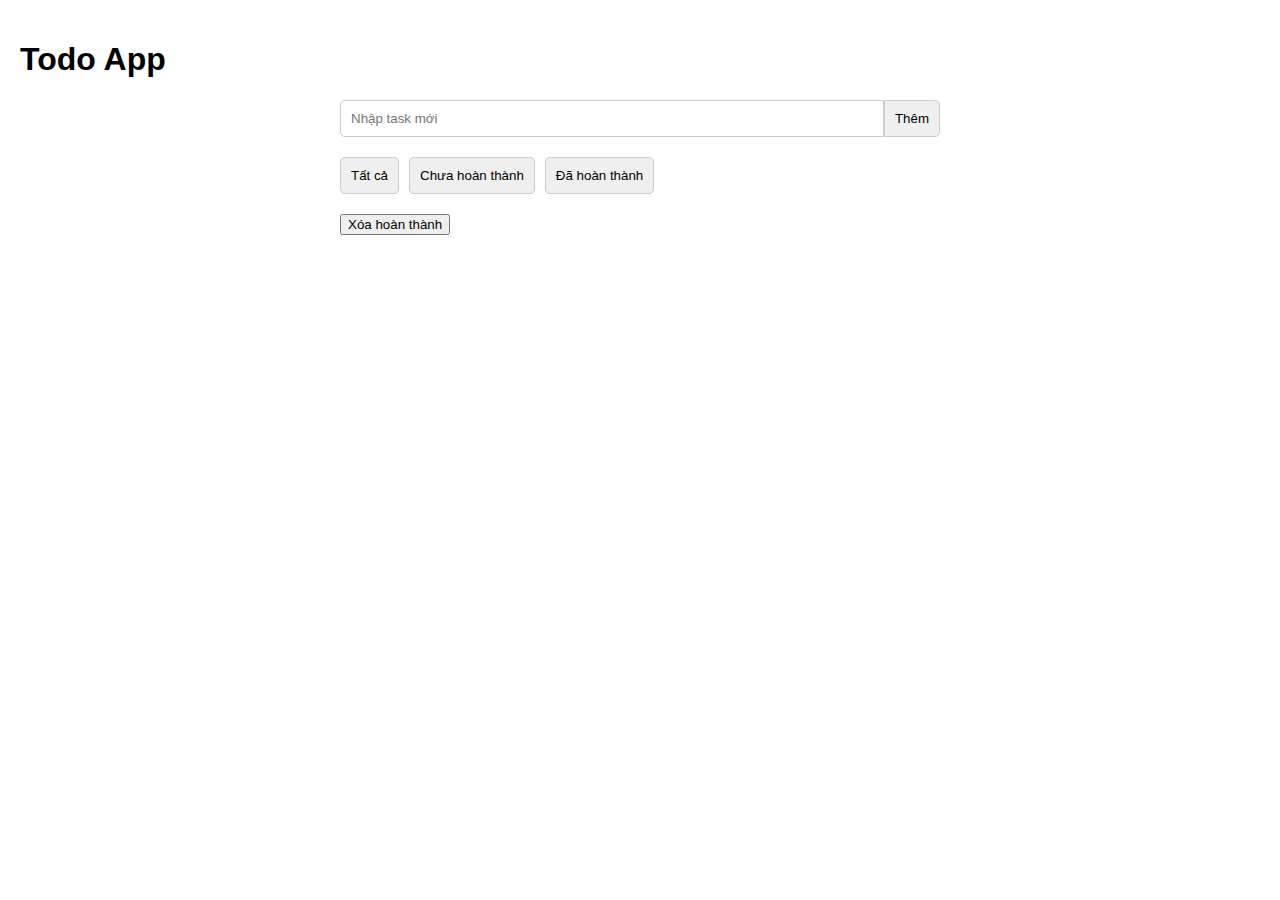
==== todoapp/index.html @ a4eebedc "Final" ====
<!DOCTYPE html>
<html lang="vi">
<head>
  <meta charset="UTF-8">
  <meta name="viewport" content="width=device-width, initial-scale=1.0">
  <title>Todo App</title>
  <link rel="stylesheet" href="index.css">
</head>
<body>
  <h1>Todo App</h1>

  <div class="todo-container">
    <form class="todo-form">
      <input type="text" class="todo-input" placeholder="Nhập task mới" id="list">
      <button  class="todo-add-button" onclick="listTodo(event)">Thêm</button>
    </form>

    <div class="todo-filter">
      <button class="filter-button" id="one" data-filter="all">Tất cả</button>
      <button class="filter-button" id="two" data-filter="active">Chưa hoàn thành</button>
      <button class="filter-button" id ="three" data-filter="completed">Đã hoàn thành</button>
    </div>

    <ul class="todo-list" id="dsvl"></ul>

    <button class="clear-completed-button">Xóa hoàn thành</button>
  </div>

  <script src="index.js"></script>
</body>
</html>
---- todoapp/index.css ----
body {
    font-family: Arial, sans-serif;
    margin: 0;
    padding: 20px;
  }
  
  .todo-container {
    max-width: 600px;
    margin: 0 auto;
  }
  
  .todo-form {
    display: flex;
    margin-bottom: 20px;
  }
  
  .todo-input {
    flex-grow: 1;
    padding: 10px;
    border: 1px solid #ccc;
    border-radius: 5px 0 0 5px;
  }
  
  .todo-add-button {
    padding: 10px;
    border: 1px solid #ccc;
    border-radius: 0 5px 5px 0;
    cursor: pointer;
  }
  #one:focus, #two:focus, #three:focus{
background-color: rgb(132, 129, 129);
  }
 
  .todo-filter {
    display: flex;
    margin-bottom: 20px;
  }
  
  .filter-button {
    padding: 10px;
    border: 1px solid #ccc;
    border-radius: 5px;
    cursor: pointer;
    margin-right: 10px;
  }
  
  .todo-list {
    list-style: none;
    padding: 0;
  }
  
  .todo-item {
    display: flex;
    align-items: center;
    padding: 10px;
    border-bottom: 1px solid #ccc;
  }
  
  .todo-checkbox {
    width: 20px;
    height: 20px;
    margin-right: 10px;
    cursor: pointer;
  }
  
  .todo-text {
    flex-grow: 1;
    font-size: 16px;
  }
  .completed {
    text-decoration: line-through;
    color: gray;
  }
  .todo-delete-button {
    border: none;
    background-color: transparent;
    cursor: pointer;
    margin-left: auto;
  }
  
  .todo-delete-button:hover {
    color: red;
  }
  
  .completed {
    text-decoration: line-through;
    color: #999;
  }
  /* CSS cho mục danh sách */
#dsvl li {
  list-style-type: none; /* Loại bỏ dấu chấm mặc định */
  padding: 10px;
  border-bottom: 1px solid #ccc; /* Đường viền phân cách giữa các mục */
  cursor: pointer; /* Thay đổi con trỏ thành dấu chỉ vào khi di chuột qua */
  display: flex; /* Hiển thị các phần tử bên trong theo chiều ngang */
  justify-content: space-between; /* Căn chỉnh các phần tử bên trong theo khoảng cách giữa chúng */
  align-items: center; /* Căn chỉnh các phần tử bên trong theo trục dọc */
}

/* CSS cho mục đã hoàn thành */
#dsvl li.completed {
  text-decoration: line-through; /* Gạch ngang chữ khi đã hoàn thành */
  color: #999; /* Tùy chọn: Thay đổi màu của các mục đã hoàn thành */
}

/* Hiệu ứng khi di chuột qua mục */
#dsvl li:hover {
  background-color: #f0f0f0; /* Tùy chọn: Thay đổi màu nền khi di chuột qua */
}

/* CSS cho nút xóa */
.delete-button {
  background: #f0f0f0;
  border: 1px solid #999;
  border-radius: 5px;
  padding: 5px 10px;
  cursor: pointer;
}

/* Hiệu ứng khi di chuột qua nút xóa */
.delete-button:hover {
  background: #e0e0e0;
}
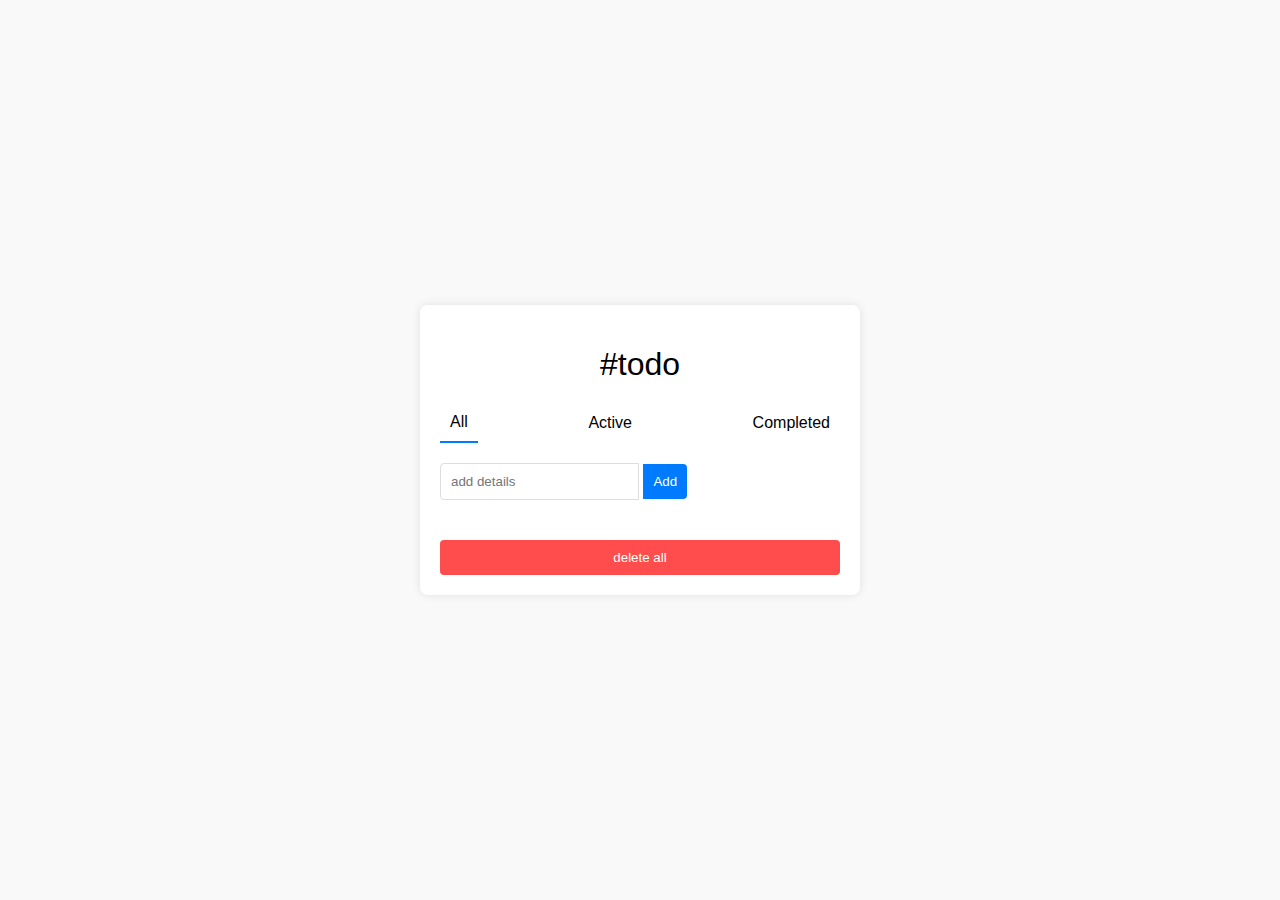
==== commit 5fefe385: "FInal" ====
--- a/todoapp/index.html
+++ b/todoapp/index.html
@@ -1,31 +1,30 @@
 <!DOCTYPE html>
-<html lang="vi">
+<html lang="en">
 <head>
-  <meta charset="UTF-8">
-  <meta name="viewport" content="width=device-width, initial-scale=1.0">
-  <title>Todo App</title>
-  <link rel="stylesheet" href="index.css">
+    <meta charset="UTF-8">
+    <meta name="viewport" content="width=device-width, initial-scale=1.0">
+    <title>Todo App</title>
+    <link rel="stylesheet" href="index.css">
 </head>
 <body>
-  <h1>Todo App</h1>
-
-  <div class="todo-container">
-    <form class="todo-form">
-      <input type="text" class="todo-input" placeholder="Nhập task mới" id="list">
-      <button  class="todo-add-button" onclick="listTodo(event)">Thêm</button>
-    </form>
-
-    <div class="todo-filter">
-      <button class="filter-button" id="one" data-filter="all">Tất cả</button>
-      <button class="filter-button" id="two" data-filter="active">Chưa hoàn thành</button>
-      <button class="filter-button" id ="three" data-filter="completed">Đã hoàn thành</button>
+    <div class="container">
+        <h1>#todo</h1>
+        <div class="tabs">
+            <button class="tab active" onclick="filterTasks('all')">All</button>
+            <button class="tab" onclick="filterTasks('active')">Active</button>
+            <button class="tab" onclick="filterTasks('completed')">Completed</button>
+        </div>
+        <div class="input-container">
+            <form onsubmit="listTodo(event)">
+                <input type="text" id="list" placeholder="add details">
+                <button type="submit" class="add-btn">Add</button>
+            </form>
+        </div>
+        <ul id="dsvl" class="todo-list">
+           
+        </ul>
+        <button class="clear-completed-button">delete all</button>
     </div>
-
-    <ul class="todo-list" id="dsvl"></ul>
-
-    <button class="clear-completed-button">Xóa hoàn thành</button>
-  </div>
-
-  <script src="index.js"></script>
+    <script src="index.js"></script>
 </body>
 </html>
--- a/todoapp/index.css
+++ b/todoapp/index.css
@@ -1,123 +1,117 @@
 body {
-    font-family: Arial, sans-serif;
-    margin: 0;
-    padding: 20px;
-  }
-  
-  .todo-container {
-    max-width: 600px;
-    margin: 0 auto;
-  }
-  
-  .todo-form {
-    display: flex;
-    margin-bottom: 20px;
-  }
-  
-  .todo-input {
-    flex-grow: 1;
-    padding: 10px;
-    border: 1px solid #ccc;
-    border-radius: 5px 0 0 5px;
-  }
-  
-  .todo-add-button {
-    padding: 10px;
-    border: 1px solid #ccc;
-    border-radius: 0 5px 5px 0;
-    cursor: pointer;
-  }
-  #one:focus, #two:focus, #three:focus{
-background-color: rgb(132, 129, 129);
-  }
- 
-  .todo-filter {
-    display: flex;
-    margin-bottom: 20px;
-  }
-  
-  .filter-button {
-    padding: 10px;
-    border: 1px solid #ccc;
-    border-radius: 5px;
-    cursor: pointer;
-    margin-right: 10px;
-  }
-  
-  .todo-list {
-    list-style: none;
-    padding: 0;
-  }
-  
-  .todo-item {
-    display: flex;
-    align-items: center;
-    padding: 10px;
-    border-bottom: 1px solid #ccc;
-  }
-  
-  .todo-checkbox {
-    width: 20px;
-    height: 20px;
-    margin-right: 10px;
-    cursor: pointer;
-  }
-  
-  .todo-text {
-    flex-grow: 1;
-    font-size: 16px;
-  }
-  .completed {
-    text-decoration: line-through;
-    color: gray;
-  }
-  .todo-delete-button {
-    border: none;
-    background-color: transparent;
-    cursor: pointer;
-    margin-left: auto;
-  }
-  
-  .todo-delete-button:hover {
-    color: red;
-  }
-  
-  .completed {
-    text-decoration: line-through;
-    color: #999;
-  }
-  /* CSS cho mục danh sách */
-#dsvl li {
-  list-style-type: none; /* Loại bỏ dấu chấm mặc định */
-  padding: 10px;
-  border-bottom: 1px solid #ccc; /* Đường viền phân cách giữa các mục */
-  cursor: pointer; /* Thay đổi con trỏ thành dấu chỉ vào khi di chuột qua */
-  display: flex; /* Hiển thị các phần tử bên trong theo chiều ngang */
-  justify-content: space-between; /* Căn chỉnh các phần tử bên trong theo khoảng cách giữa chúng */
-  align-items: center; /* Căn chỉnh các phần tử bên trong theo trục dọc */
+  font-family: Arial, sans-serif;
+  background-color: #f9f9f9;
+  display: flex;
+  justify-content: center;
+  align-items: center;
+  height: 100vh;
+  margin: 0;
 }
 
-/* CSS cho mục đã hoàn thành */
-#dsvl li.completed {
-  text-decoration: line-through; /* Gạch ngang chữ khi đã hoàn thành */
-  color: #999; /* Tùy chọn: Thay đổi màu của các mục đã hoàn thành */
+.container {
+  background-color: white;
+  padding: 20px;
+  border-radius: 8px;
+  box-shadow: 0 0 10px rgba(0, 0, 0, 0.1);
+  width: 400px;
 }
 
-/* Hiệu ứng khi di chuột qua mục */
-#dsvl li:hover {
-  background-color: #f0f0f0; /* Tùy chọn: Thay đổi màu nền khi di chuột qua */
+h1 {
+  text-align: center;
+  font-weight: normal;
+  margin-bottom: 20px;
 }
 
-/* CSS cho nút xóa */
-.delete-button {
-  background: #f0f0f0;
-  border: 1px solid #999;
-  border-radius: 5px;
-  padding: 5px 10px;
+.tabs {
+  display: flex;
+  justify-content: space-between;
+  margin-bottom: 20px;
+}
+
+.tab {
+  background: none;
+  border: none;
+  padding: 10px;
+  cursor: pointer;
+  font-size: 16px;
+  outline: none;
+  position: relative;
+}
+
+.tab.active, .tab:focus {
+  border-bottom: 2px solid #007bff;
+}
+
+.input-container {
+  display: flex;
+  margin-bottom: 20px;
+}
+
+.input-container input {
+  flex: 1;
+  padding: 10px;
+  border: 1px solid #ddd;
+  border-radius: 4px 0 0 4px;
+  outline: none;
+}
+
+.input-container .add-btn {
+  padding: 10px;
+  border: none;
+  background-color: #007bff;
+  color: white;
+  border-radius: 0 4px 4px 0;
   cursor: pointer;
 }
 
-/* Hiệu ứng khi di chuột qua nút xóa */
+.todo-list {
+  list-style: none;
+  padding: 0;
+}
+
+.todo-list li {
+  display: flex;
+  justify-content: space-between;
+  align-items: center;
+  padding: 10px;
+  border-bottom: 1px solid #ddd;
+  position: relative;
+}
+
+.todo-list li.completed {
+  text-decoration: line-through;
+  color: gray;
+}
+
+.delete-button {
+  background: #007BFF;
+  position: absolute;
+  right: 0;
+  color: white;
+  border-radius: 4px;
+  border: none;
+  padding: 5px 10px;
+  cursor: pointer;
+  font-size: 12px;
+  transition: background 0.3s ease;
+}
+
 .delete-button:hover {
-  background: #e0e0e0;
+  background: #d43f3f;
 }
+
+.clear-completed-button {
+  background-color: #ff4d4d;
+  color: white;
+  border: none;
+  padding: 10px;
+  border-radius: 4px;
+  cursor: pointer;
+  width: 100%;
+  margin-top: 20px;
+  transition: background 0.3s ease;
+}
+
+.clear-completed-button:hover {
+  background-color: #d43f3f;
+}
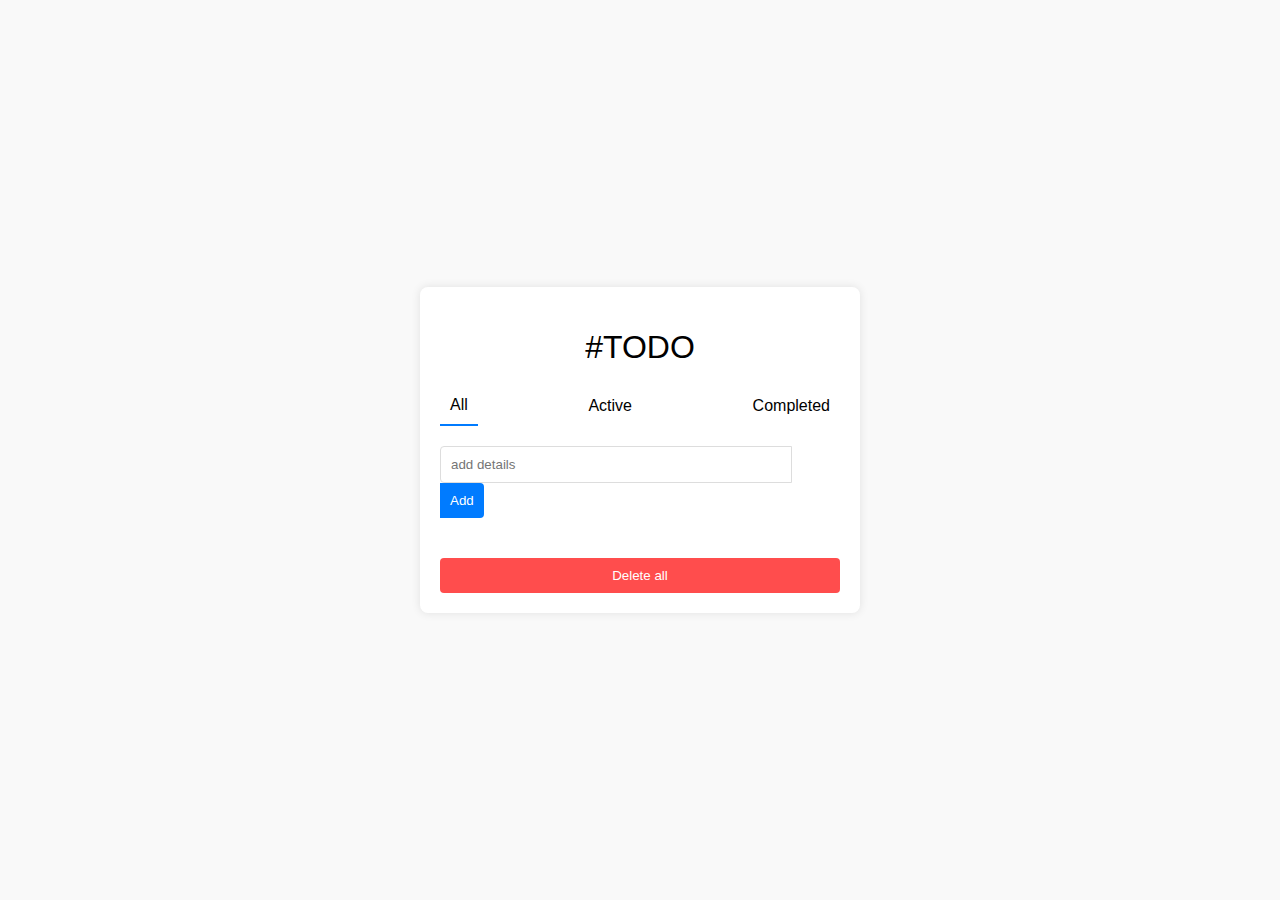
==== commit 926d3cd3: "115" ====
--- a/todoapp/index.html
+++ b/todoapp/index.html
@@ -8,7 +8,7 @@
 </head>
 <body>
     <div class="container">
-        <h1>#todo</h1>
+        <h1>#TODO</h1>
         <div class="tabs">
             <button class="tab active" onclick="filterTasks('all')">All</button>
             <button class="tab" onclick="filterTasks('active')">Active</button>
@@ -23,7 +23,7 @@
         <ul id="dsvl" class="todo-list">
            
         </ul>
-        <button class="clear-completed-button">delete all</button>
+        <button class="clear-completed-button">Delete all</button>
     </div>
     <script src="index.js"></script>
 </body>
--- a/todoapp/index.css
+++ b/todoapp/index.css
@@ -38,7 +38,8 @@
   position: relative;
 }
 
-.tab.active, .tab:focus {
+.tab.active,
+.tab:focus {
   border-bottom: 2px solid #007bff;
 }
 
@@ -53,6 +54,7 @@
   border: 1px solid #ddd;
   border-radius: 4px 0 0 4px;
   outline: none;
+  width: 330px;
 }
 
 .input-container .add-btn {
@@ -84,7 +86,7 @@
 }
 
 .delete-button {
-  background: #007BFF;
+  background: #007bff;
   position: absolute;
   right: 0;
   color: white;
@@ -109,7 +111,6 @@
   cursor: pointer;
   width: 100%;
   margin-top: 20px;
-  transition: background 0.3s ease;
 }
 
 .clear-completed-button:hover {
